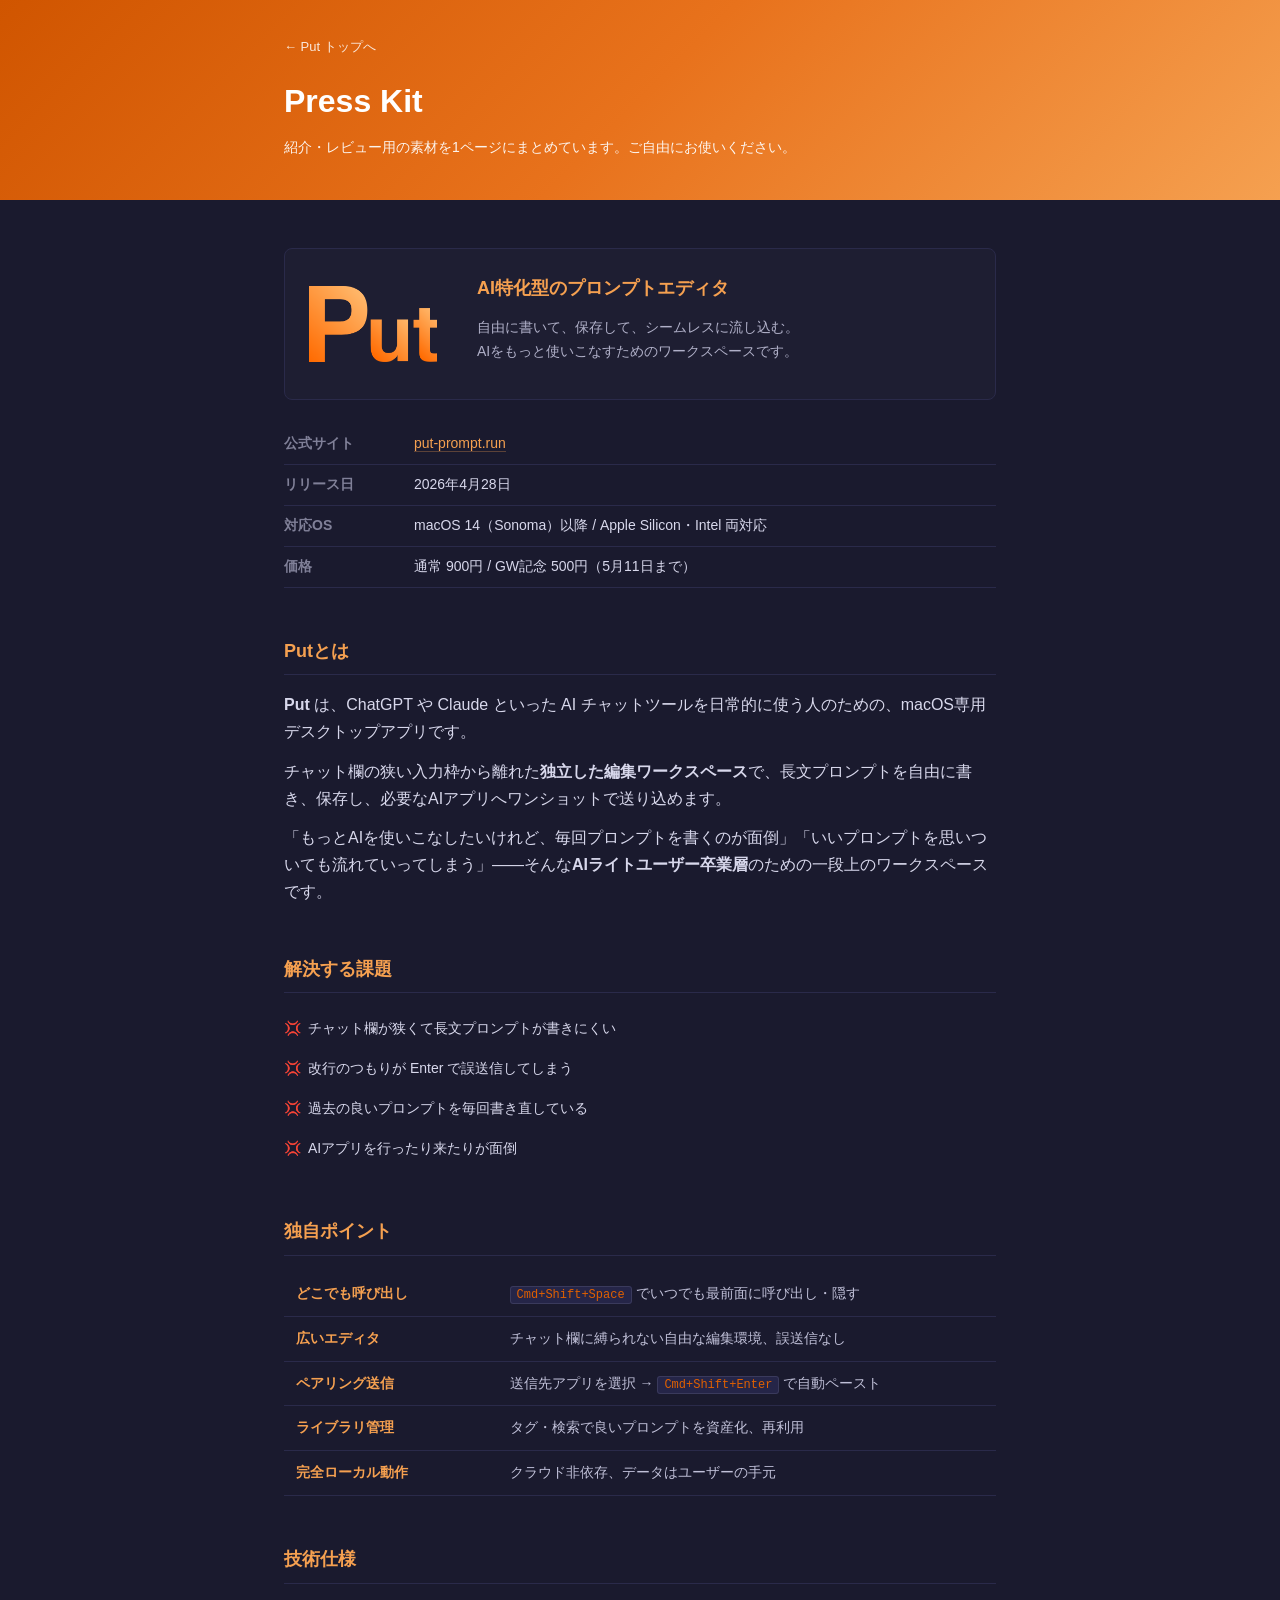
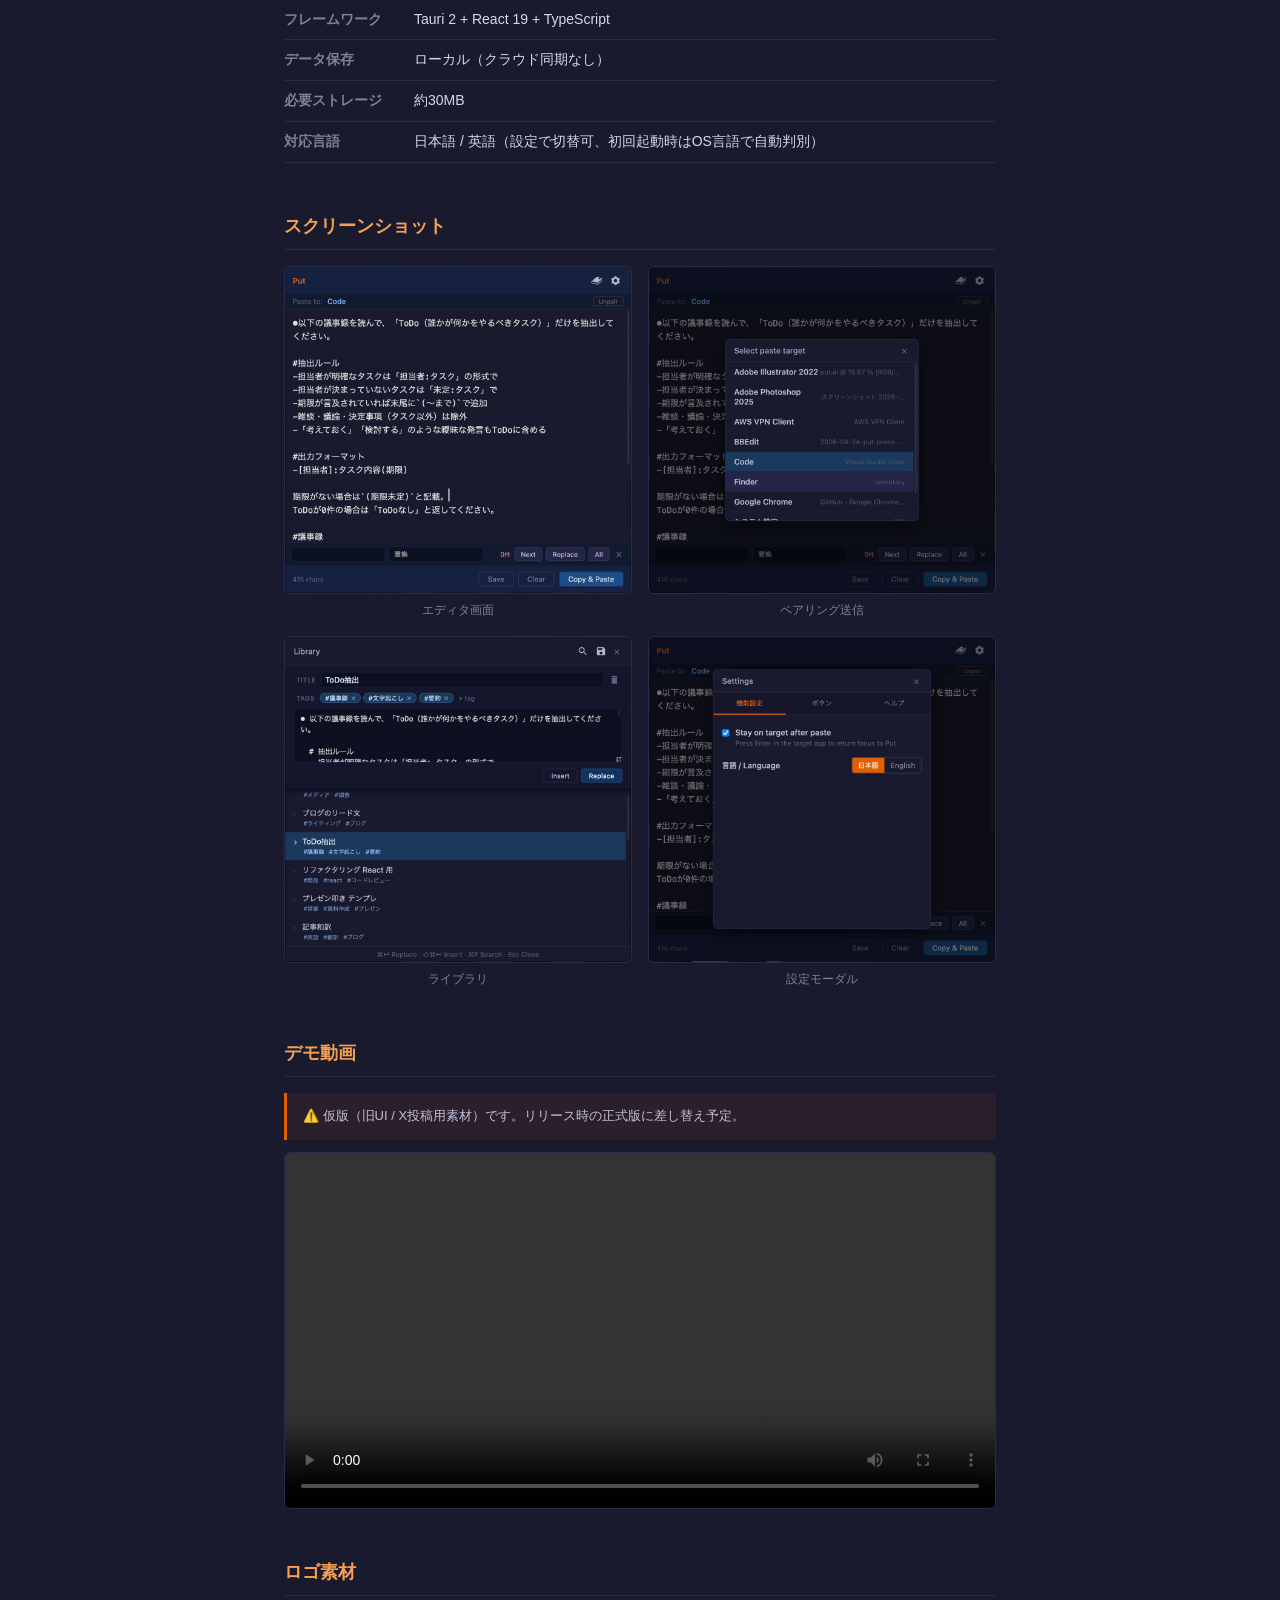
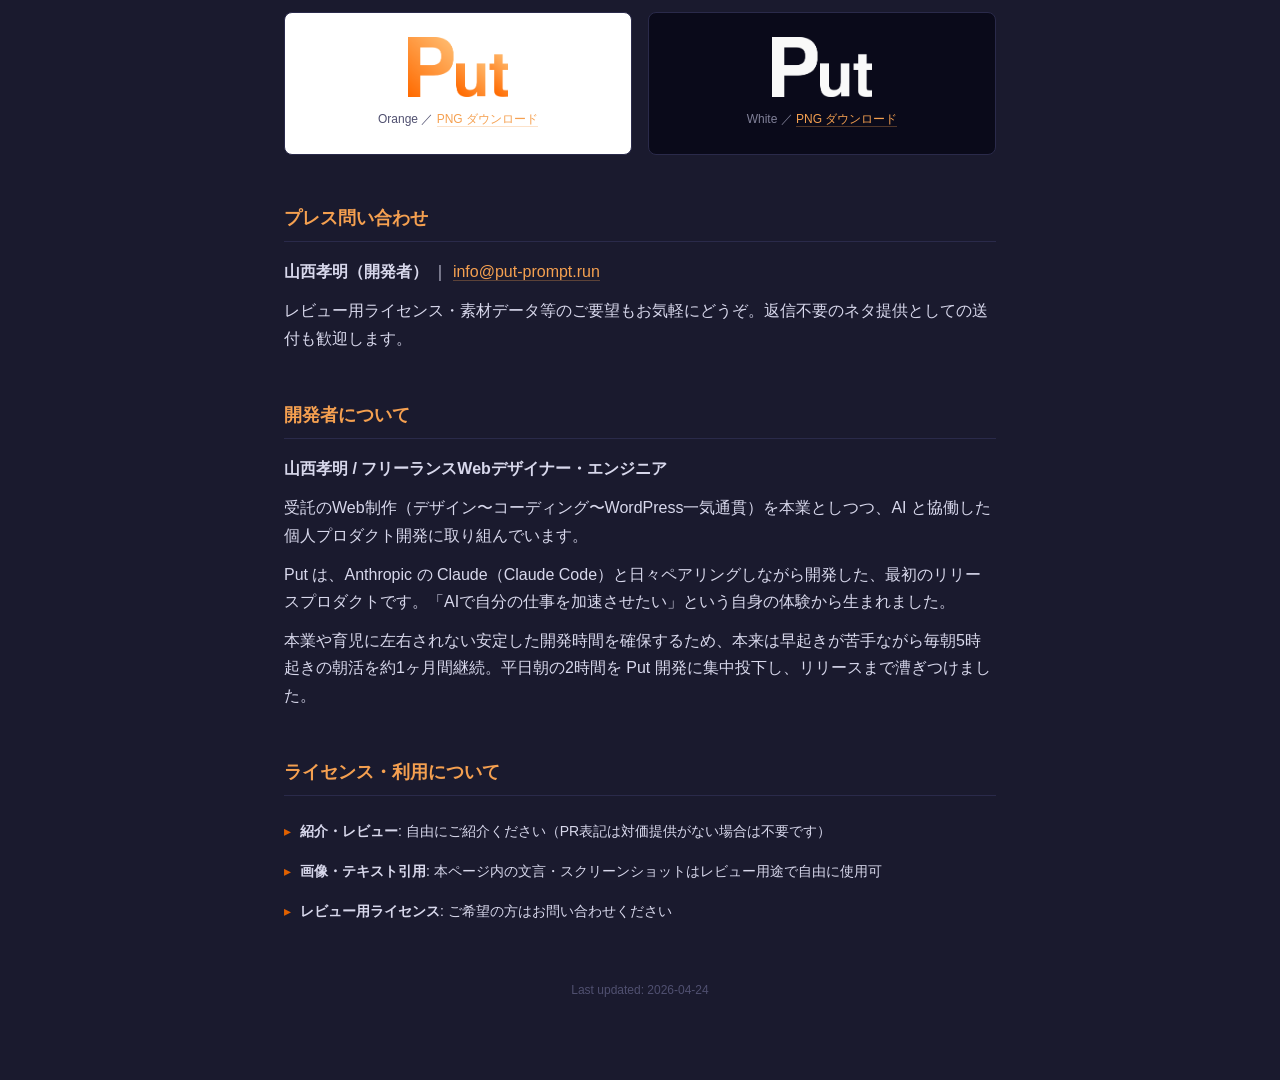
==== press.html @ 01466c35 "add /press.html with logo, screenshots, and demo video For B-layer outreach (info-broker contacts) a" ====
<!DOCTYPE html>
<html lang="ja">
<head>
  <meta charset="UTF-8">
  <meta name="viewport" content="width=device-width, initial-scale=1.0">
  <title>Press Kit | Put — AI特化型のプロンプトエディタ</title>
  <meta name="description" content="Putのプレスキット。プロダクト概要、独自ポイント、ロゴ・スクリーンショット、開発者プロフィールなど、紹介・レビュー用の素材を1ページにまとめています。">
  <meta property="og:title" content="Press Kit | Put — AI特化型のプロンプトエディタ">
  <meta property="og:description" content="Putのプレスキット。紹介・レビュー用の素材を1ページに。">
  <meta property="og:type" content="website">
  <meta property="og:url" content="https://put-prompt.run/press.html">
  <meta property="og:image" content="https://put-prompt.run/ogp.png">
  <meta property="og:site_name" content="Put">
  <link rel="canonical" href="https://put-prompt.run/press.html">
  <link rel="stylesheet" href="style.css">
  <link rel="stylesheet" href="press.css">
  <!-- Google Analytics -->
  <script async src="https://www.googletagmanager.com/gtag/js?id=G-QVWM6N0KS3"></script>
  <script>
    window.dataLayer = window.dataLayer || [];
    function gtag(){dataLayer.push(arguments);}
    gtag('js', new Date());
    gtag('config', 'G-QVWM6N0KS3');
  </script>
</head>
<body class="press-body">

  <header class="press-header">
    <div class="press-container">
      <a href="/" class="press-back">← Put トップへ</a>
      <h1 class="press-title">Press Kit</h1>
      <p class="press-tagline">紹介・レビュー用の素材を1ページにまとめています。ご自由にお使いください。</p>
    </div>
  </header>

  <main class="press-main press-container">

    <!-- ===== Product Overview ===== -->
    <section class="press-section">
      <div class="press-product-head">
        <img src="press-assets/logo-org.png" alt="Put logo" class="press-logo">
        <div class="press-product-text">
          <p class="press-product-core">AI特化型のプロンプトエディタ</p>
          <p class="press-product-sub">自由に書いて、保存して、シームレスに流し込む。<br>AIをもっと使いこなすためのワークスペースです。</p>
        </div>
      </div>

      <ul class="press-meta-list">
        <li><span class="press-meta-label">公式サイト</span><a href="https://put-prompt.run">put-prompt.run</a></li>
        <li><span class="press-meta-label">リリース日</span>2026年4月28日</li>
        <li><span class="press-meta-label">対応OS</span>macOS 14（Sonoma）以降 / Apple Silicon・Intel 両対応</li>
        <li><span class="press-meta-label">価格</span>通常 900円 / GW記念 500円（5月11日まで）</li>
      </ul>
    </section>

    <!-- ===== About ===== -->
    <section class="press-section">
      <h3 class="press-h3">Putとは</h3>
      <p>
        <strong>Put</strong> は、ChatGPT や Claude といった AI チャットツールを日常的に使う人のための、macOS専用デスクトップアプリです。
      </p>
      <p>
        チャット欄の狭い入力枠から離れた<strong>独立した編集ワークスペース</strong>で、長文プロンプトを自由に書き、保存し、必要なAIアプリへワンショットで送り込めます。
      </p>
      <p>
        「もっとAIを使いこなしたいけれど、毎回プロンプトを書くのが面倒」「いいプロンプトを思いついても流れていってしまう」――そんな<strong>AIライトユーザー卒業層</strong>のための一段上のワークスペースです。
      </p>
    </section>

    <!-- ===== Pain Points ===== -->
    <section class="press-section">
      <h3 class="press-h3">解決する課題</h3>
      <ul class="press-pain-list">
        <li>チャット欄が狭くて長文プロンプトが書きにくい</li>
        <li>改行のつもりが Enter で誤送信してしまう</li>
        <li>過去の良いプロンプトを毎回書き直している</li>
        <li>AIアプリを行ったり来たりが面倒</li>
      </ul>
    </section>

    <!-- ===== Features ===== -->
    <section class="press-section">
      <h3 class="press-h3">独自ポイント</h3>
      <table class="press-feature-table">
        <tbody>
          <tr>
            <th>どこでも呼び出し</th>
            <td><code>Cmd+Shift+Space</code> でいつでも最前面に呼び出し・隠す</td>
          </tr>
          <tr>
            <th>広いエディタ</th>
            <td>チャット欄に縛られない自由な編集環境、誤送信なし</td>
          </tr>
          <tr>
            <th>ペアリング送信</th>
            <td>送信先アプリを選択 → <code>Cmd+Shift+Enter</code> で自動ペースト</td>
          </tr>
          <tr>
            <th>ライブラリ管理</th>
            <td>タグ・検索で良いプロンプトを資産化、再利用</td>
          </tr>
          <tr>
            <th>完全ローカル動作</th>
            <td>クラウド非依存、データはユーザーの手元</td>
          </tr>
        </tbody>
      </table>
    </section>

    <!-- ===== Specs ===== -->
    <section class="press-section">
      <h3 class="press-h3">技術仕様</h3>
      <ul class="press-spec-list">
        <li><span class="press-meta-label">フレームワーク</span>Tauri 2 + React 19 + TypeScript</li>
        <li><span class="press-meta-label">データ保存</span>ローカル（クラウド同期なし）</li>
        <li><span class="press-meta-label">必要ストレージ</span>約30MB</li>
        <li><span class="press-meta-label">対応言語</span>日本語 / 英語（設定で切替可、初回起動時はOS言語で自動判別）</li>
      </ul>
    </section>

    <!-- ===== Visuals ===== -->
    <section class="press-section">
      <h3 class="press-h3">スクリーンショット</h3>
      <div class="press-visual-grid">
        <figure class="press-visual">
          <button type="button" class="press-visual-trigger" data-src="press-assets/media-edit.jpg" data-caption="エディタ画面">
            <img src="press-assets/media-edit.jpg" alt="エディタ画面 — プロンプト編集中、ペアリング先アプリにワンショット送信">
          </button>
          <figcaption>エディタ画面</figcaption>
        </figure>
        <figure class="press-visual">
          <button type="button" class="press-visual-trigger" data-src="press-assets/media-pair.jpg" data-caption="ペアリング送信">
            <img src="press-assets/media-pair.jpg" alt="ペアリング送信 — 起動中アプリから送信先を選択">
          </button>
          <figcaption>ペアリング送信</figcaption>
        </figure>
        <figure class="press-visual">
          <button type="button" class="press-visual-trigger" data-src="press-assets/media-lib.jpg" data-caption="ライブラリ">
            <img src="press-assets/media-lib.jpg" alt="ライブラリ — タグ・検索でプロンプトを資産化">
          </button>
          <figcaption>ライブラリ</figcaption>
        </figure>
        <figure class="press-visual">
          <button type="button" class="press-visual-trigger" data-src="press-assets/media-set.jpg" data-caption="設定モーダル">
            <img src="press-assets/media-set.jpg" alt="設定モーダル — 機能設定タブ、日英切替">
          </button>
          <figcaption>設定モーダル</figcaption>
        </figure>
      </div>
    </section>

    <!-- ===== Demo Video ===== -->
    <section class="press-section">
      <h3 class="press-h3">デモ動画</h3>
      <p class="press-note">⚠️ 仮版（旧UI / X投稿用素材）です。リリース時の正式版に差し替え予定。</p>
      <div class="press-video-wrap">
        <video controls preload="metadata" playsinline>
          <source src="press-assets/demo.mp4" type="video/mp4">
          お使いのブラウザは動画再生に対応していません。<a href="press-assets/demo.mp4">ダウンロード</a>してご覧ください。
        </video>
      </div>
    </section>

    <!-- ===== Logo Assets ===== -->
    <section class="press-section">
      <h3 class="press-h3">ロゴ素材</h3>
      <div class="press-logo-grid">
        <div class="press-logo-item press-logo-item-light">
          <img src="press-assets/logo-org.png" alt="Put logo (orange)">
          <p>Orange ／ <a href="press-assets/logo-org.png" download>PNG ダウンロード</a></p>
        </div>
        <div class="press-logo-item press-logo-item-dark">
          <img src="press-assets/logo-wht.png" alt="Put logo (white)">
          <p>White ／ <a href="press-assets/logo-wht.png" download>PNG ダウンロード</a></p>
        </div>
      </div>
    </section>

    <!-- ===== Contact ===== -->
    <section class="press-section">
      <h3 class="press-h3">プレス問い合わせ</h3>
      <p>
        <strong>山西孝明（開発者）</strong> ｜ <a href="mailto:info@put-prompt.run">info@put-prompt.run</a>
      </p>
      <p>レビュー用ライセンス・素材データ等のご要望もお気軽にどうぞ。返信不要のネタ提供としての送付も歓迎します。</p>
    </section>

    <!-- ===== Developer ===== -->
    <section class="press-section">
      <h3 class="press-h3">開発者について</h3>
      <p>
        <strong>山西孝明 / フリーランスWebデザイナー・エンジニア</strong>
      </p>
      <p>
        受託のWeb制作（デザイン〜コーディング〜WordPress一気通貫）を本業としつつ、AI と協働した個人プロダクト開発に取り組んでいます。
      </p>
      <p>
        Put は、Anthropic の Claude（Claude Code）と日々ペアリングしながら開発した、最初のリリースプロダクトです。「AIで自分の仕事を加速させたい」という自身の体験から生まれました。
      </p>
      <p>
        本業や育児に左右されない安定した開発時間を確保するため、本来は早起きが苦手ながら毎朝5時起きの朝活を約1ヶ月間継続。平日朝の2時間を Put 開発に集中投下し、リリースまで漕ぎつけました。
      </p>
    </section>

    <!-- ===== License ===== -->
    <section class="press-section">
      <h3 class="press-h3">ライセンス・利用について</h3>
      <ul class="press-license-list">
        <li><strong>紹介・レビュー</strong>: 自由にご紹介ください（PR表記は対価提供がない場合は不要です）</li>
        <li><strong>画像・テキスト引用</strong>: 本ページ内の文言・スクリーンショットはレビュー用途で自由に使用可</li>
        <li><strong>レビュー用ライセンス</strong>: ご希望の方はお問い合わせください</li>
      </ul>
    </section>

    <p class="press-updated">Last updated: 2026-04-24</p>

  </main>

  <!-- ===== Lightbox ===== -->
  <div class="press-lightbox" id="pressLightbox" hidden>
    <button type="button" class="press-lightbox-close" aria-label="閉じる">×</button>
    <figure class="press-lightbox-figure" onclick="event.stopPropagation();">
      <img src="" alt="" id="pressLightboxImg">
      <figcaption id="pressLightboxCaption"></figcaption>
    </figure>
  </div>

  <script src="press.js"></script>
</body>
</html>
---- style.css ----
/* ========================
   Base
   ======================== */
* {
  margin: 0;
  padding: 0;
  box-sizing: border-box;
}

:root {
  --orange: #E06000;
  --orange-light: #F5A050;
  --orange-bg: #E8721C;
  --bg-dark: #2a2a3e;
  --bg-darker: #1a1a2e;
  --bg-light: #FFF5EE;
  --text-white: #ffffff;
  --text-dark: #333;
  --text-dim: #808098;
  --text-dimmer: #505070;
  --border: #2a2a4a;
}

html {
  scroll-behavior: smooth;
}

body {
  font-family: -apple-system, BlinkMacSystemFont, "Segoe UI", Roboto, "Noto Sans JP", sans-serif;
  line-height: 1.7;
  overflow-x: hidden;
}

/* ========================
   Hero Section
   ======================== */
.hero {
  background: linear-gradient(135deg, #D05500 0%, var(--orange-bg) 50%, #F5C8A0 90%, #FFF5EE 100%);
  color: var(--text-white);
  padding: 32px 48px 80px;
  min-height: 100vh;
}

.hero-inner {
  max-width: 1100px;
  margin: 0 auto;
}

/* Header bar */
.header-bar {
  display: flex;
  justify-content: space-between;
  align-items: center;
  margin-bottom: 48px;
}

.share-buttons {
  display: flex;
  gap: 8px;
}

.share-btn {
  display: flex;
  align-items: center;
  justify-content: center;
  width: 36px;
  height: 36px;
  border-radius: 50%;
  background: rgba(255, 255, 255, 0.2);
  color: var(--text-white);
  text-decoration: none;
  transition: background 0.15s;
}

.share-btn:hover {
  background: rgba(255, 255, 255, 0.35);
}

/* Logo */
.logo-area {}

.logo-p {
  font-size: 28px;
  font-weight: 800;
  color: var(--text-white);
}

.logo-ut {
  font-size: 22px;
  font-weight: 600;
  color: var(--text-white);
}

.logo-cursor {
  display: inline-block;
  width: 12px;
  height: 20px;
  background: var(--text-white);
  margin-left: 2px;
  vertical-align: baseline;
  position: relative;
  top: 2px;
}

/* Copy */
.copy-en {
  font-family: -apple-system, BlinkMacSystemFont, "Segoe UI", Roboto, sans-serif;
  font-size: 64px;
  font-weight: 800;
  line-height: 1.2;
  margin-bottom: 16px;
  letter-spacing: -0.02em;
}

.copy-you {
  color: #000;
}

.copy-me {
  color: #4A9EFF;
}

.copy-ja {
  font-size: 24px;
  color: rgba(255, 255, 255, 0.85);
  line-height: 1.8;
  margin-bottom: 48px;
}

/* Demo area */
.demo-area {
  display: flex;
  align-items: flex-start;
  gap: 20px;
}

/* Callout (PC) */
.demo-callout-pc {
  position: relative;
  background: var(--text-white);
  color: var(--text-dark);
  border-radius: 10px;
  padding: 16px 18px;
  max-width: 200px;
  font-size: 13px;
  line-height: 1.6;
  flex-shrink: 0;
  box-shadow: 0 4px 16px rgba(0, 0, 0, 0.1);
}

.demo-callout-arrow {
  position: absolute;
  top: 20px;
  right: -8px;
  width: 0;
  height: 0;
  border-top: 8px solid transparent;
  border-bottom: 8px solid transparent;
  border-left: 8px solid var(--text-white);
}

/* Callout (SP) */
.demo-callout-sp {
  display: none;
}

.demo-callout-arrow-down {
  width: 0;
  height: 0;
  border-left: 8px solid transparent;
  border-right: 8px solid transparent;
  border-top: 8px solid var(--text-white);
  margin: 0 auto;
}

.demo-callout-title {
  font-weight: 700;
  font-size: 14px;
  margin-bottom: 6px;
  text-align: center;
}

.demo-callout-text {
  color: #666;
  font-size: 12px;
  line-height: 1.7;
}

.demo-callout-text strong {
  color: var(--orange);
}

/* Demo disclaimer & SP notice */
.demo-disclaimer {
  font-size: 11px;
  color: rgba(255, 255, 255, 0.5);
  margin-top: 16px;
  text-align: center;
}

.demo-sp-notice {
  display: none;
  font-size: 11px;
  color: rgba(255, 255, 255, 0.5);
  margin-top: 8px;
  text-align: center;
}

/* Tooltips — white bubble style */
.pair-tooltip,
.saved-tabs-tooltip {
  display: none;
  position: absolute;
  background: var(--text-white);
  border-radius: 8px;
  padding: 8px 12px;
  z-index: 50;
  box-shadow: 0 4px 16px rgba(0, 0, 0, 0.15);
  font-size: 11px;
  color: #555;
  white-space: nowrap;
}

.pair-tooltip .tooltip-arrow,
.saved-tabs-tooltip .tooltip-arrow {
  position: absolute;
  top: -6px;
  left: 16px;
  width: 0;
  height: 0;
  border-left: 6px solid transparent;
  border-right: 6px solid transparent;
  border-bottom: 6px solid var(--text-white);
}

.saved-tabs-tooltip .tooltip-arrow {
  left: auto;
  right: 16px;
}

.tooltip-note {
  font-size: 9px;
  color: #999;
  margin-top: 4px;
}

/* Ripple hint for paired bar */
.demo-put-pair {
  display: flex;
  align-items: center;
  gap: 8px;
  padding: 4px 14px;
  background: #121a30;
  border-bottom: 1px solid #1e2a48;
  font-size: 12px;
  position: relative;
  cursor: pointer;
}

.pair-name {
  color: #7eb8ff;
  font-weight: 500;
  position: relative;
}

.pair-name::after {
  content: '';
  position: absolute;
  top: 50%;
  left: 50%;
  width: 6px;
  height: 6px;
  background: rgba(126, 184, 255, 0.6);
  border-radius: 50%;
  transform: translate(-50%, -50%);
  animation: ripple 2s ease-out infinite;
  pointer-events: none;
}

@keyframes ripple {
  0% { width: 6px; height: 6px; opacity: 0.6; }
  100% { width: 40px; height: 40px; opacity: 0; }
}

.demo-put-pair:hover .pair-tooltip {
  display: block;
  top: calc(100% + 4px);
  left: 10px;
}

.demo-put-pair:hover .pair-name::after {
  display: none;
}

/* Saved tabs area with ripple */
.saved-tabs-area {
  position: relative;
  margin-left: auto;
}

.saved-tabs-area::after {
  content: '';
  position: absolute;
  top: 50%;
  right: 0;
  width: 6px;
  height: 6px;
  background: rgba(245, 160, 80, 0.6);
  border-radius: 50%;
  transform: translate(50%, -50%);
  animation: rippleOrange 2s ease-out infinite 0.5s;
  pointer-events: none;
}

@keyframes rippleOrange {
  0% { width: 6px; height: 6px; opacity: 0.6; }
  100% { width: 36px; height: 36px; opacity: 0; }
}

.saved-tabs-area:hover .saved-tabs-tooltip {
  display: block;
  top: calc(100% + 6px);
  right: 0;
}

.saved-tabs-area:hover::after {
  display: none;
}

/* Demo windows */
.demo-window {
  flex: 1;
  border-radius: 12px;
  overflow: visible;
  display: flex;
  flex-direction: column;
  min-height: 320px;
  max-height: 380px;
  box-shadow: 0 8px 32px rgba(0, 0, 0, 0.3);
}

.demo-ai-body {
  overflow: hidden;
}

.demo-titlebar {
  display: flex;
  align-items: center;
  gap: 10px;
  padding: 10px 14px;
  background: #252540;
}

.demo-titlebar-put {
  background: #16213e;
}

.demo-dots {
  display: flex;
  gap: 6px;
}

.dot {
  width: 10px;
  height: 10px;
  border-radius: 50%;
}

.dot-r { background: #ff5f57; }
.dot-y { background: #ffbd2e; }
.dot-g { background: #28ca41; }

.demo-title {
  font-size: 12px;
  color: var(--text-dim);
  font-weight: 500;
}

.demo-title-put {
  color: var(--orange-light);
}

/* AI window */
.demo-ai {
  background: #1e1e2f;
}

.demo-ai-body {
  flex: 1;
  display: flex;
  flex-direction: column;
}

.demo-chat {
  flex: 1;
  padding: 16px;
  overflow-y: auto;
  display: flex;
  flex-direction: column;
  gap: 12px;
  max-height: 260px;
}

.chat-msg {
  max-width: 85%;
  padding: 10px 14px;
  border-radius: 12px;
  font-size: 13px;
  line-height: 1.6;
}

.chat-ai {
  background: #2a2a48;
  color: #e0e0e0;
  align-self: flex-start;
  border-bottom-left-radius: 4px;
}

.chat-user {
  background: #0f3460;
  color: #d0e0ff;
  align-self: flex-end;
  border-bottom-right-radius: 4px;
}

.demo-ai-input-area {
  display: flex;
  align-items: center;
  gap: 8px;
  padding: 10px 12px;
  border-top: 1px solid var(--border);
  background: #16162a;
}

.demo-ai-input {
  flex: 1;
  min-height: 20px;
  padding: 6px 10px;
  background: #1e1e38;
  border: 1px solid var(--border);
  border-radius: 6px;
  color: #e0e0e0;
  font-size: 13px;
  outline: none;
}

.demo-ai-send {
  background: none;
  border: none;
  color: var(--text-dimmer);
  cursor: default;
  padding: 4px;
}

.demo-ai-send:disabled {
  opacity: 0.3;
}

/* put window */
.demo-put {
  background: var(--bg-darker);
  overflow: visible;
}

.demo-put .demo-titlebar-put {
  border-radius: 12px 12px 0 0;
}

.demo-put .demo-toolbar {
  border-radius: 0 0 12px 12px;
}

.pair-label {
  color: var(--text-dimmer);
}

.pair-name {
  color: #7eb8ff;
  font-weight: 500;
}

.demo-editor {
  flex: 1;
  padding: 14px;
  background: transparent;
  border: none;
  outline: none;
  resize: none;
  color: #e0e0e0;
  font-family: "SF Mono", "Fira Code", "Cascadia Code", monospace;
  font-size: 14px;
  line-height: 1.6;
}

.demo-editor::placeholder {
  color: var(--text-dimmer);
}

.demo-toolbar {
  display: flex;
  justify-content: space-between;
  align-items: center;
  padding: 8px 14px;
  background: #16213e;
}

.demo-charcount {
  font-size: 11px;
  color: var(--text-dimmer);
}

.demo-buttons {
  display: flex;
  gap: 8px;
}

.demo-btn {
  padding: 5px 16px;
  border: 1px solid #333360;
  border-radius: 5px;
  font-size: 12px;
  cursor: pointer;
  transition: background 0.15s, opacity 0.15s;
}

.demo-btn:disabled {
  opacity: 0.3;
  cursor: default;
}

.demo-btn-copy {
  background: transparent;
  color: var(--text-dim);
}

.demo-btn-copy:hover:not(:disabled) {
  background: #2a2a4a;
  color: #e0e0e0;
}

.demo-btn-paste {
  background: #0f3460;
  color: #e0e0e0;
}

.demo-btn-paste:hover:not(:disabled) {
  background: #1a4f8a;
}

/* Saved prompt tabs (inside titlebar) */
.saved-tabs {
  display: flex;
  gap: 4px;
  margin-left: auto;
}

.saved-tab {
  position: relative;
  cursor: pointer;
}

.saved-tab-label {
  display: block;
  font-size: 14px;
  padding: 2px 6px;
  border-radius: 4px;
  transition: background 0.15s;
  line-height: 1;
}

.saved-tab:hover .saved-tab-label {
  background: rgba(255, 255, 255, 0.1);
}

.saved-tab-expand {
  display: none;
  position: absolute;
  right: 0;
  bottom: calc(100% + 8px);
  background: var(--text-white);
  border-radius: 8px;
  padding: 12px 14px;
  width: 260px;
  z-index: 60;
  box-shadow: 0 4px 16px rgba(0, 0, 0, 0.15);
}

.saved-tab:hover .saved-tab-expand {
  display: block;
}

.saved-tab-preview {
  font-size: 12px;
  color: #555;
  line-height: 1.6;
  margin-bottom: 8px;
}

.saved-tab-hint {
  font-size: 10px;
  color: #999;
}

/* Fly animation */
@keyframes flyText {
  0% {
    opacity: 1;
    transform: translate(0, 0) scale(1);
  }
  50% {
    opacity: 0.7;
    transform: translate(-50%, -20px) scale(0.95);
  }
  100% {
    opacity: 0;
    transform: translate(-100%, 0) scale(0.9);
  }
}

.fly-text {
  position: fixed;
  pointer-events: none;
  font-family: "SF Mono", "Fira Code", monospace;
  font-size: 13px;
  color: var(--orange-light);
  background: rgba(224, 96, 0, 0.15);
  border: 1px solid var(--orange);
  border-radius: 6px;
  padding: 8px 14px;
  max-width: 200px;
  overflow: hidden;
  white-space: nowrap;
  text-overflow: ellipsis;
  animation: flyText 0.6s ease-in-out forwards;
  z-index: 1000;
}

/* ========================
   CTA (shared)
   ======================== */
.cta-inline {
  display: flex;
  align-items: center;
  justify-content: center;
  gap: 16px;
  margin-top: 32px;
  flex-wrap: wrap;
}

.cta-area {
  text-align: center;
  display: flex;
  flex-direction: column;
  align-items: center;
  gap: 16px;
}

.cta-btn {
  display: inline-flex;
  align-items: center;
  gap: 10px;
  padding: 14px 36px;
  background: linear-gradient(135deg, var(--orange), var(--orange-light));
  color: #fff;
  border: none;
  border-radius: 50px;
  font-size: 16px;
  font-weight: 600;
  cursor: pointer;
  transition: transform 0.15s, box-shadow 0.15s;
}

.cta-btn:hover {
  transform: translateY(-2px);
  box-shadow: 0 6px 24px rgba(224, 96, 0, 0.3);
}

.cta-btn:active {
  transform: translateY(0);
}

.cta-btn-white {
  background: var(--text-white);
  color: var(--orange);
}

.cta-btn-white:hover {
  box-shadow: 0 6px 24px rgba(0, 0, 0, 0.15);
}

.cta-icon {
  font-size: 20px;
}

.cta-count {
  background: rgba(255, 255, 255, 0.2);
  border-radius: 20px;
  padding: 2px 10px;
  font-size: 13px;
}

.cta-btn-white .cta-count {
  background: rgba(224, 96, 0, 0.15);
}

.cta-x {
  display: inline-flex;
  align-items: center;
  gap: 8px;
  color: rgba(255, 255, 255, 0.7);
  text-decoration: none;
  font-size: 14px;
  padding: 8px 20px;
  border: 1px solid rgba(255, 255, 255, 0.3);
  border-radius: 50px;
  transition: border-color 0.15s, color 0.15s;
}

.cta-x:hover {
  border-color: rgba(255, 255, 255, 0.6);
  color: var(--text-white);
}

.cta-x-white {
  color: var(--text-white);
  border-color: var(--text-white);
}

.cta-x-white:hover {
  background: rgba(255, 255, 255, 0.1);
}

.cta-note {
  font-size: 12px;
  color: rgba(255, 255, 255, 0.5);
}

/* ========================
   About Section
   ======================== */
.about-section {
  background: linear-gradient(180deg, #D05500 0%, #C04800 100%);
  color: #e0e0e0;
  padding: 80px 24px;
}

.about-section > * {
  max-width: 900px;
  margin-left: auto;
  margin-right: auto;
}

.about-title {
  font-size: 28px;
  font-weight: 700;
  text-align: center;
  margin-bottom: 16px;
  color: var(--text-white);
}

.about-desc {
  text-align: center;
  color: var(--text-white);
  font-size: 16px;
  margin-bottom: 40px;
}

.about-problems {
  display: flex;
  gap: 16px;
  margin-bottom: 40px;
  max-width: 900px;
}

.problem {
  flex: 1;
  text-align: center;
  padding: 24px 16px;
  background: rgba(255, 255, 255, 0.95);
  color: var(--text-dark);
  border: none;
  border-radius: 12px;
  box-shadow: 0 4px 16px rgba(0, 0, 0, 0.1);
}

.problem-icon {
  display: flex;
  justify-content: center;
  margin-bottom: 12px;
}

.problem p {
  font-size: 13px;
  color: #666;
  line-height: 1.7;
}

/* Answer divider */
.about-answer-area {
  display: flex;
  align-items: center;
  gap: 20px;
  margin-bottom: 48px;
  max-width: 900px;
}

.about-answer-line {
  flex: 1;
  height: 1px;
  background: rgba(255, 255, 255, 0.25);
}

.about-answer {
  text-align: center;
  font-size: 20px;
  color: var(--text-white);
  white-space: nowrap;
}

.about-answer strong {
  color: var(--orange-light);
  font-size: 24px;
}

.features {
  display: flex;
  gap: 20px;
  max-width: 900px;
}

.feature {
  flex: 1;
  text-align: center;
  padding: 28px 20px;
  background: rgba(255, 255, 255, 0.95);
  border: none;
  border-radius: 12px;
  box-shadow: 0 4px 16px rgba(0, 0, 0, 0.1);
}

.feature-icon {
  display: flex;
  justify-content: center;
  margin-bottom: 12px;
}

.feature h3 {
  font-size: 15px;
  font-weight: 600;
  color: var(--text-dark);
  margin-bottom: 8px;
}

.feature p {
  font-size: 13px;
  color: #666;
  line-height: 1.7;
}

/* ========================
   Release Section
   ======================== */
.release-section {
  background: var(--bg-darker);
  padding: 80px 24px;
}

.release-title {
  font-size: 28px;
  font-weight: 700;
  text-align: center;
  margin-bottom: 40px;
  color: var(--text-white);
}

.release-cards {
  display: flex;
  gap: 20px;
  max-width: 800px;
  margin: 0 auto;
}

.release-card {
  flex: 1;
  text-align: center;
  padding: 28px 20px;
  background: #222240;
  border: 1px solid #333355;
  border-radius: 12px;
}

.release-card-icon {
  display: flex;
  justify-content: center;
  margin-bottom: 12px;
}

.release-card-label {
  font-size: 12px;
  color: var(--text-dim);
  margin-bottom: 8px;
}

.release-card-value {
  font-size: 16px;
  font-weight: 600;
  color: var(--text-white);
  line-height: 1.6;
}

.release-card-sub {
  font-size: 12px;
  color: var(--text-dim);
  font-weight: 400;
}

/* ========================
   CTA Bottom Section
   ======================== */
.cta-section {
  background: linear-gradient(180deg, var(--bg-darker) 0%, #12122a 100%);
  padding: 80px 24px;
}

/* ========================
   Footer
   ======================== */
.footer {
  background: #12122a;
  padding: 40px 24px;
  text-align: center;
  font-size: 12px;
  color: var(--text-dimmer);
}

/* ========================
   Responsive
   ======================== */
@media screen and (max-width: 768px) {
  .hero {
    padding: 24px 20px 60px;
  }

  .copy-en {
    font-size: 36px;
  }

  .copy-ja {
    font-size: 16px;
  }

  .demo-area {
    flex-direction: column;
    align-items: stretch;
  }

  /* SP callout */
  .demo-callout-pc {
    display: none;
  }

  .demo-callout-sp {
    display: block;
    background: var(--text-white);
    color: var(--text-dark);
    border-radius: 8px;
    padding: 8px 16px 4px;
    box-shadow: 0 4px 16px rgba(0, 0, 0, 0.1);
    width: fit-content;
    margin: 0 auto;
  }

  .demo-callout-sp .demo-callout-title {
    margin-bottom: 2px;
    font-size: 13px;
  }

  /* SP: AI window compact */
  .demo-titlebar-ai-pc {
    display: none;
  }

  .demo-ai {
    min-height: 120px !important;
    max-height: 200px;
  }

  .demo-chat {
    max-height: 120px;
  }

  .demo-chat {
    padding: 8px;
  }

  .chat-msg {
    font-size: 12px;
    padding: 6px 10px;
  }

  /* SP: put window full width, no Copy button */
  .demo-put {
    width: 100%;
  }

  .demo-copy-pc {
    display: none;
  }

  .demo-window {
    min-height: 180px;
    max-height: none;
  }

  /* SP notice */
  .demo-sp-notice {
    display: block;
  }

  /* Hide ripple on SP */
  .pair-name::after,
  .saved-tabs-area::after {
    display: none;
  }

  .about-problems,
  .features {
    flex-direction: column;
  }

  .about-problems {
    gap: 12px;
  }

  .about-answer-area {
    gap: 12px;
  }

  .about-answer {
    font-size: 16px;
  }

  .about-answer strong {
    font-size: 20px;
  }

  .release-cards {
    flex-direction: column;
  }

  .saved-tab-expand {
    position: fixed;
    left: 20px;
    right: 20px;
    width: auto;
  }
}
---- press.css ----
/* ========================
   Press Kit Page
   ======================== */

.press-body {
  background: var(--bg-darker);
  color: #d8d8ec;
  min-height: 100vh;
  font-family: -apple-system, BlinkMacSystemFont, "Segoe UI", Roboto, "Noto Sans JP", sans-serif;
  line-height: 1.7;
}

.press-container {
  max-width: 760px;
  margin: 0 auto;
  padding: 0 24px;
}

.press-header {
  background: linear-gradient(135deg, #D05500 0%, var(--orange-bg) 50%, #F5A050 100%);
  color: var(--text-white);
  padding: 32px 0 40px;
  margin-bottom: 48px;
}

.press-back {
  display: inline-block;
  color: rgba(255, 255, 255, 0.85);
  text-decoration: none;
  font-size: 13px;
  margin-bottom: 16px;
  transition: color 0.1s;
}

.press-back:hover {
  color: #ffffff;
}

.press-title {
  font-size: 32px;
  font-weight: 700;
  margin-bottom: 8px;
}

.press-tagline {
  font-size: 14px;
  opacity: 0.92;
}

.press-main {
  padding-bottom: 80px;
}

.press-section {
  margin-bottom: 48px;
}

.press-h3 {
  font-size: 18px;
  font-weight: 700;
  color: var(--orange-light);
  border-bottom: 1px solid var(--border);
  padding-bottom: 8px;
  margin-bottom: 16px;
}

.press-section p {
  margin-bottom: 12px;
}

.press-section a {
  color: var(--orange-light);
  text-decoration: none;
  border-bottom: 1px solid rgba(245, 160, 80, 0.3);
}

.press-section a:hover {
  color: var(--orange);
  border-bottom-color: var(--orange);
}

/* Product head */
.press-product-head {
  display: flex;
  gap: 40px;
  align-items: center;
  background: rgba(255, 255, 255, 0.02);
  border: 1px solid var(--border);
  border-radius: 8px;
  padding: 24px;
  padding-right: 40px;
  margin-bottom: 24px;
}

.press-logo {
  width: 128px;
  height: auto;
  flex-shrink: 0;
  display: block;
}

.press-product-text {
  flex: 1;
}

.press-product-core {
  font-size: 18px;
  color: var(--orange-light);
  margin-bottom: 12px;
  font-weight: 700;
}

.press-product-sub {
  font-size: 14px;
  color: #b0b0c8;
  margin-bottom: 0;
}

/* Meta list (key-value) */
.press-meta-list,
.press-spec-list {
  list-style: none;
  padding: 0;
}

.press-meta-list li,
.press-spec-list li {
  padding: 8px 0;
  border-bottom: 1px solid var(--border);
  font-size: 14px;
}

.press-meta-label {
  display: inline-block;
  width: 130px;
  color: var(--text-dim);
  font-weight: 600;
}

/* Pain points */
.press-pain-list {
  list-style: none;
  padding: 0;
}

.press-pain-list li {
  padding: 8px 0 8px 24px;
  position: relative;
  font-size: 14px;
}

.press-pain-list li::before {
  content: "💢";
  position: absolute;
  left: 0;
  top: 8px;
}

/* Feature table */
.press-feature-table {
  width: 100%;
  border-collapse: collapse;
  font-size: 14px;
}

.press-feature-table th {
  text-align: left;
  padding: 10px 12px;
  color: var(--orange-light);
  font-weight: 600;
  width: 30%;
  vertical-align: top;
  border-bottom: 1px solid var(--border);
}

.press-feature-table td {
  padding: 10px 12px;
  color: #c0c0d8;
  border-bottom: 1px solid var(--border);
}

.press-feature-table code {
  background: #252548;
  border: 1px solid #3a3a5c;
  border-radius: 3px;
  padding: 1px 6px;
  font-family: -apple-system, BlinkMacSystemFont, monospace;
  font-size: 12px;
  color: var(--orange);
}

/* Visuals */
.press-note {
  background: rgba(224, 96, 0, 0.08);
  border-left: 3px solid var(--orange);
  padding: 12px 16px;
  font-size: 13px;
  color: #c0c0d8;
  border-radius: 0 4px 4px 0;
  margin-bottom: 20px;
}

.press-visual-grid {
  display: grid;
  grid-template-columns: repeat(2, 1fr);
  gap: 16px;
}

.press-visual {
  margin: 0;
}

.press-visual-trigger {
  display: block;
  width: 100%;
  padding: 0;
  background: none;
  border: none;
  cursor: zoom-in;
  font: inherit;
  color: inherit;
}

.press-visual img {
  width: 100%;
  height: auto;
  display: block;
  border-radius: 6px;
  border: 1px solid var(--border);
  background: #0a0a1a;
  transition: transform 0.15s, border-color 0.15s;
}

.press-visual-trigger:hover img {
  border-color: var(--orange);
  transform: translateY(-1px);
}

.press-visual figcaption {
  text-align: center;
  font-size: 12px;
  color: var(--text-dim);
  margin-top: 6px;
}

.press-video-wrap {
  background: #0a0a1a;
  border: 1px solid var(--border);
  border-radius: 6px;
  overflow: hidden;
}

.press-video-wrap video {
  display: block;
  width: 100%;
  height: auto;
  max-height: 70vh;
  background: #000;
}

.press-logo-grid {
  display: grid;
  grid-template-columns: repeat(2, 1fr);
  gap: 16px;
}

.press-logo-item {
  border-radius: 8px;
  padding: 24px;
  border: 1px solid var(--border);
  text-align: center;
}

.press-logo-item img {
  max-width: 100%;
  height: 60px;
  object-fit: contain;
  display: block;
  margin: 0 auto 12px;
}

.press-logo-item p {
  font-size: 12px;
  color: var(--text-dim);
  margin: 0;
}

.press-logo-item-light {
  background: #ffffff;
}

.press-logo-item-light p {
  color: #505070;
}

.press-logo-item-dark {
  background: #0a0a1a;
}

/* License list */
.press-license-list {
  list-style: none;
  padding: 0;
}

.press-license-list li {
  padding: 8px 0 8px 16px;
  position: relative;
  font-size: 14px;
}

.press-license-list li::before {
  content: "▸";
  position: absolute;
  left: 0;
  color: var(--orange);
}

.press-updated {
  text-align: center;
  color: var(--text-dimmer);
  font-size: 12px;
  margin-top: 32px;
}

/* ========================
   Lightbox
   ======================== */
.press-lightbox {
  position: fixed;
  inset: 0;
  background: rgba(0, 0, 0, 0.88);
  display: flex;
  align-items: center;
  justify-content: center;
  z-index: 1000;
  padding: 40px;
  cursor: zoom-out;
  animation: pressLightboxFade 0.15s ease-out;
}

.press-lightbox[hidden] {
  display: none;
}

@keyframes pressLightboxFade {
  from { opacity: 0; }
  to   { opacity: 1; }
}

.press-lightbox-figure {
  margin: 0;
  max-width: 100%;
  max-height: 100%;
  display: flex;
  flex-direction: column;
  align-items: center;
  cursor: default;
}

.press-lightbox-figure img {
  max-width: 100%;
  max-height: calc(100vh - 120px);
  object-fit: contain;
  border-radius: 6px;
  box-shadow: 0 20px 60px rgba(0, 0, 0, 0.6);
}

.press-lightbox-figure figcaption {
  color: #d8d8ec;
  font-size: 14px;
  margin-top: 12px;
  text-align: center;
}

.press-lightbox-close {
  position: absolute;
  top: 16px;
  right: 20px;
  background: none;
  border: none;
  color: #ffffff;
  font-size: 32px;
  line-height: 1;
  cursor: pointer;
  padding: 4px 12px;
  border-radius: 4px;
  transition: background 0.1s;
}

.press-lightbox-close:hover {
  background: rgba(255, 255, 255, 0.1);
}

/* Mobile */
@media (max-width: 640px) {
  .press-header {
    padding: 24px 0 32px;
  }
  .press-title {
    font-size: 26px;
  }
  .press-product-head {
    flex-direction: column;
    text-align: center;
  }
  .press-feature-table th,
  .press-feature-table td {
    display: block;
    width: 100%;
    padding: 8px 0;
  }
  .press-feature-table th {
    border-bottom: none;
    padding-bottom: 4px;
  }
  .press-feature-table tr {
    display: block;
    border-bottom: 1px solid var(--border);
    padding: 8px 0;
  }
  .press-meta-label {
    display: block;
    width: auto;
    margin-bottom: 2px;
  }
  .press-visual-grid {
    grid-template-columns: 1fr;
  }
}
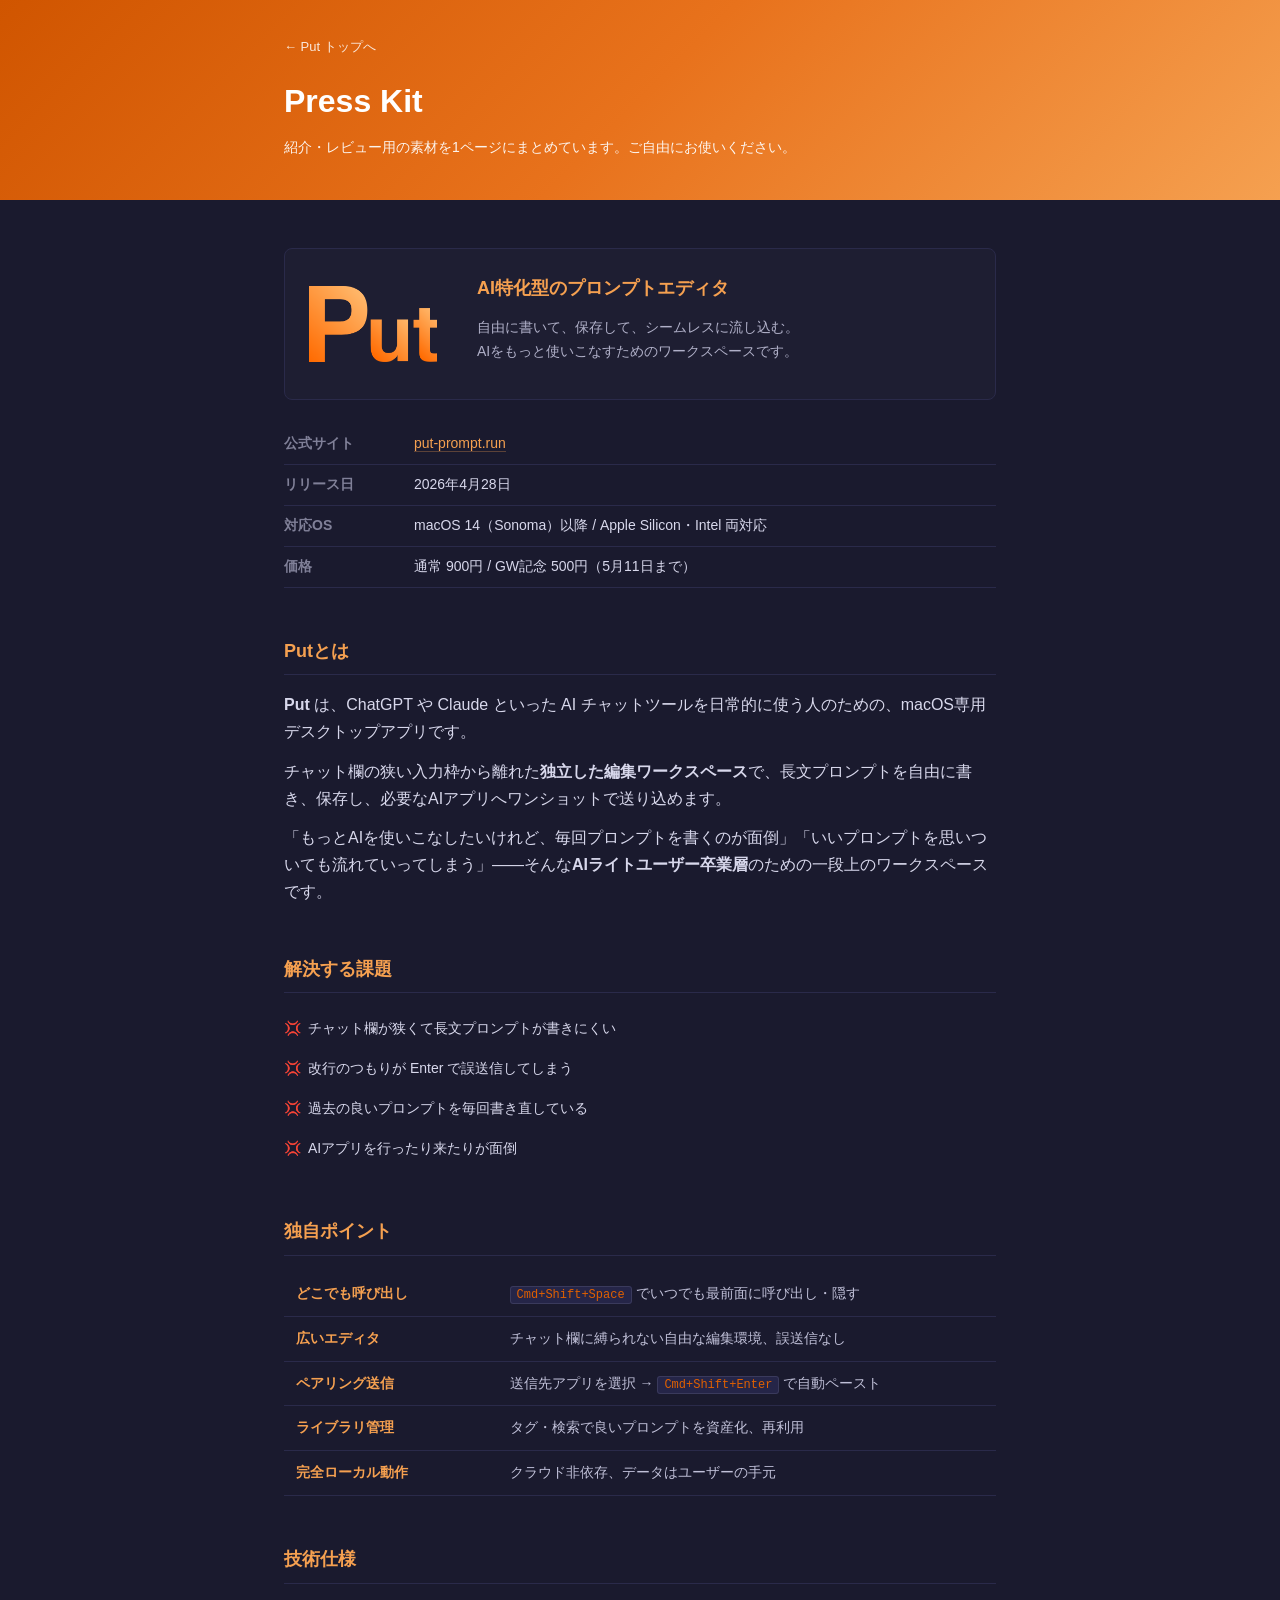
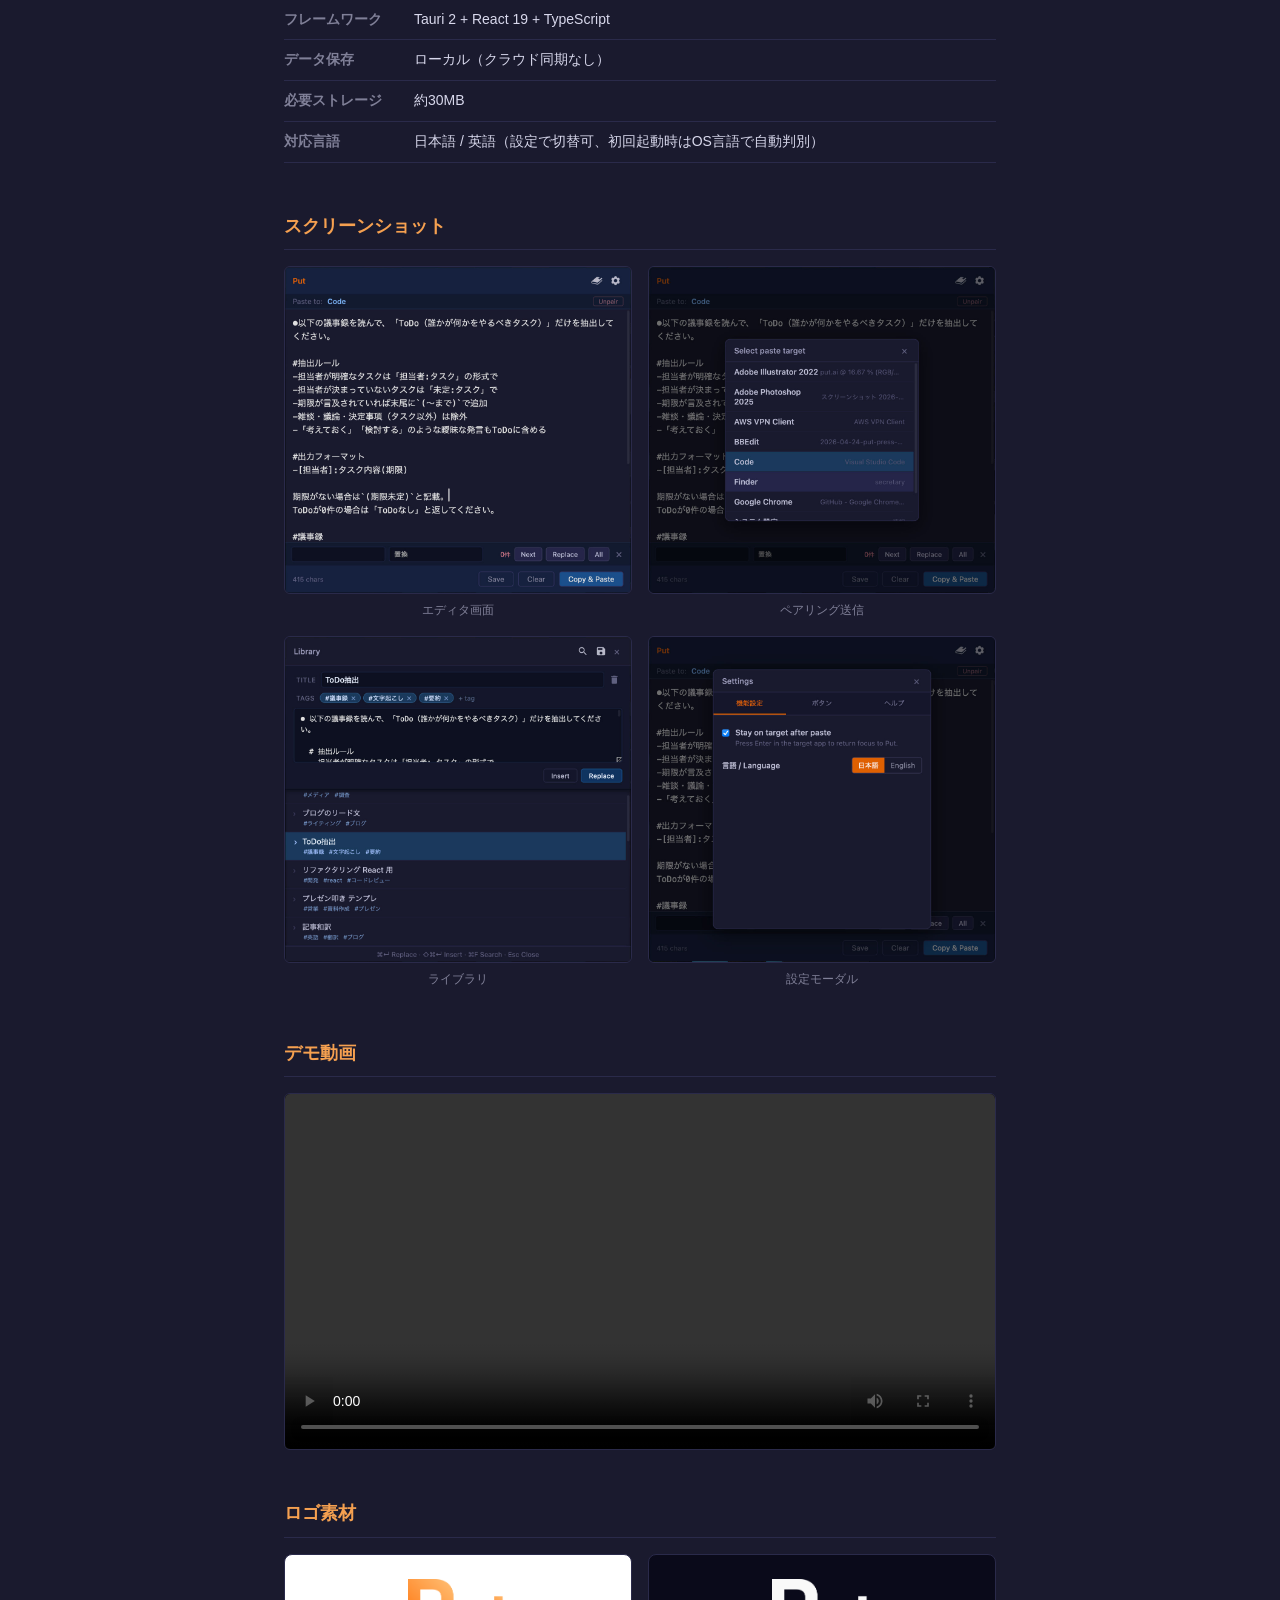
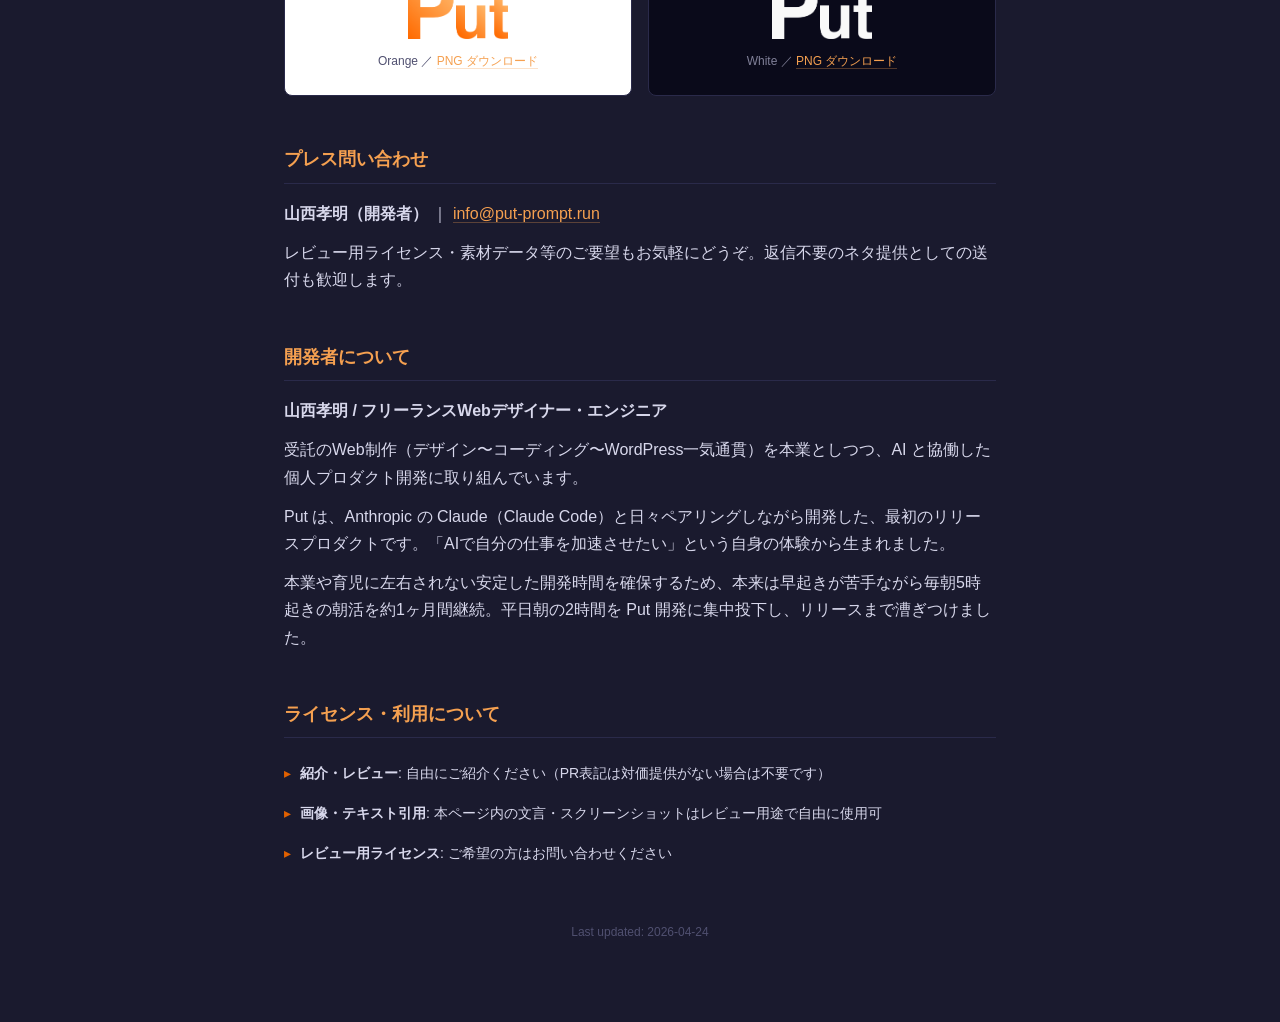
==== commit 87c65b3e: "replace demo video with official release version (17MB, 2:36) Drops the placeholder note and swaps i" ====
--- a/press.html
+++ b/press.html
@@ -152,7 +152,6 @@
     <!-- ===== Demo Video ===== -->
     <section class="press-section">
       <h3 class="press-h3">デモ動画</h3>
-      <p class="press-note">⚠️ 仮版（旧UI / X投稿用素材）です。リリース時の正式版に差し替え予定。</p>
       <div class="press-video-wrap">
         <video controls preload="metadata" playsinline>
           <source src="press-assets/demo.mp4" type="video/mp4">
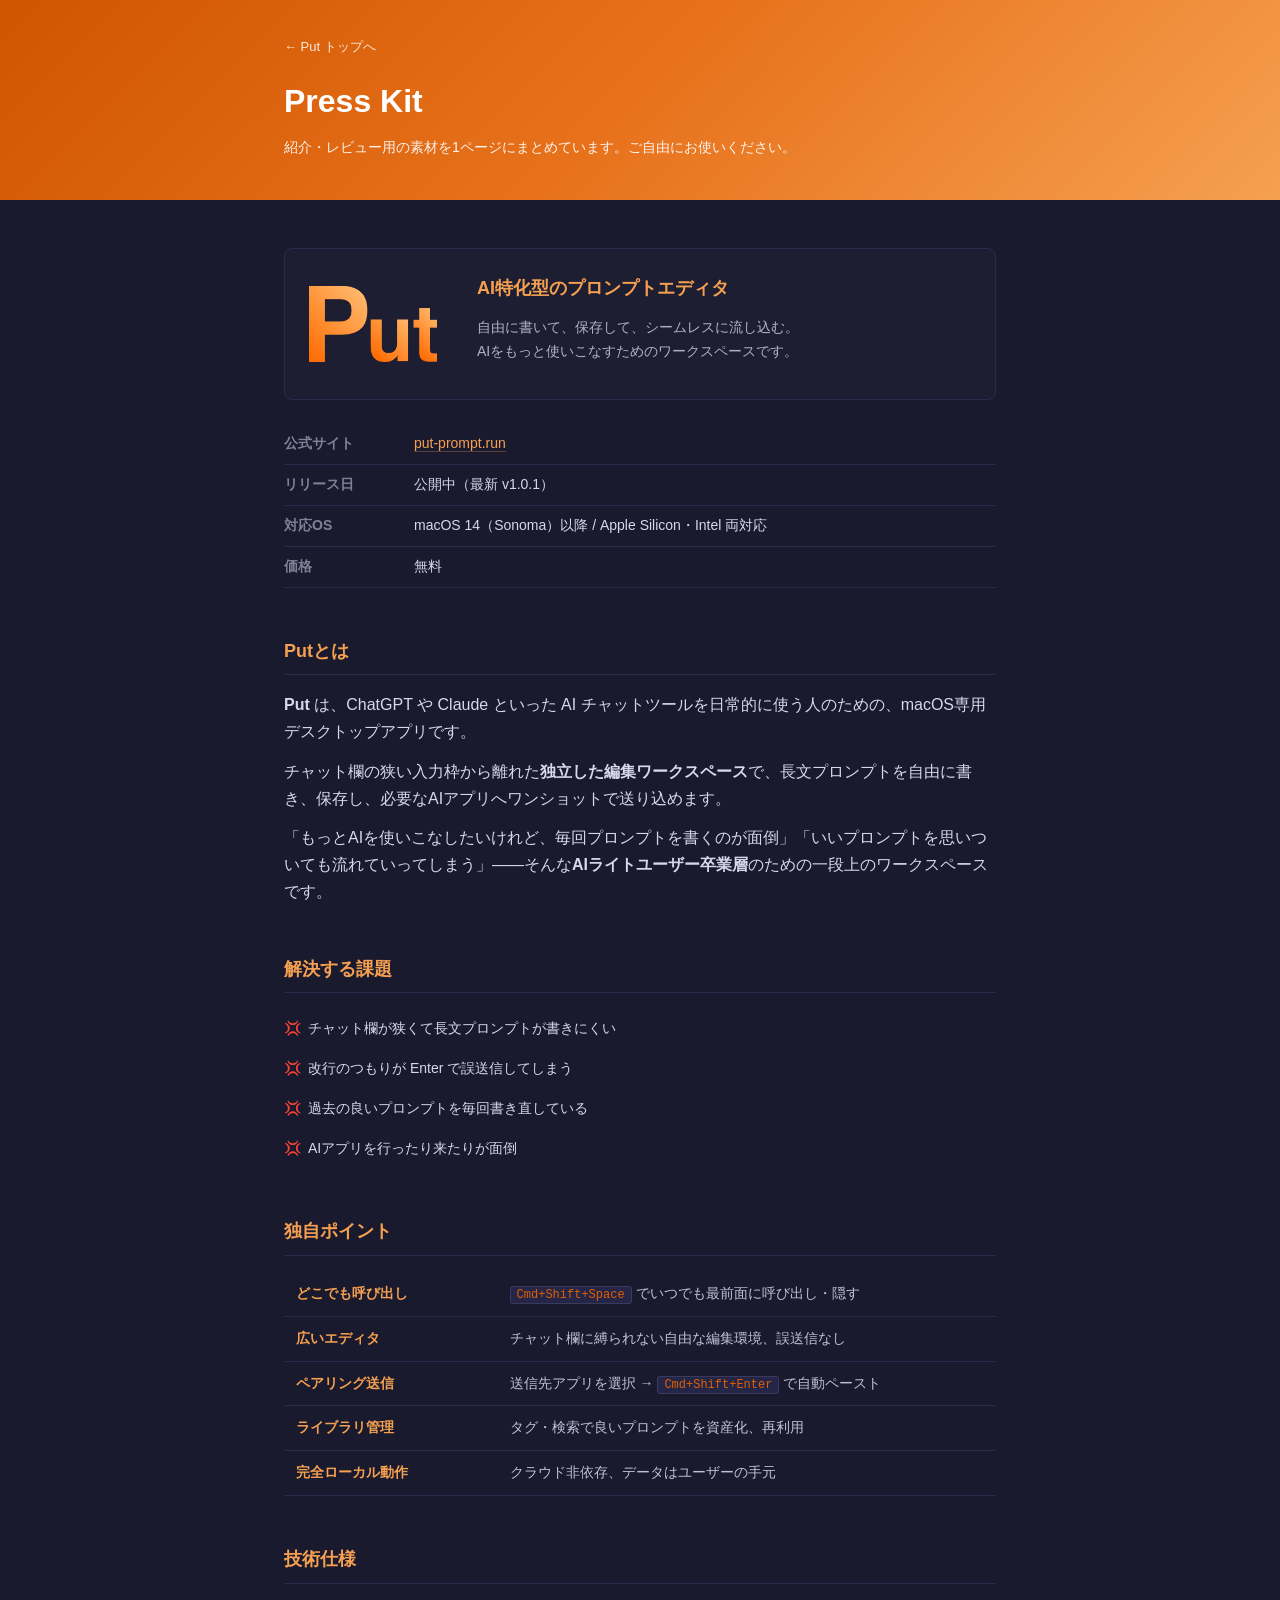
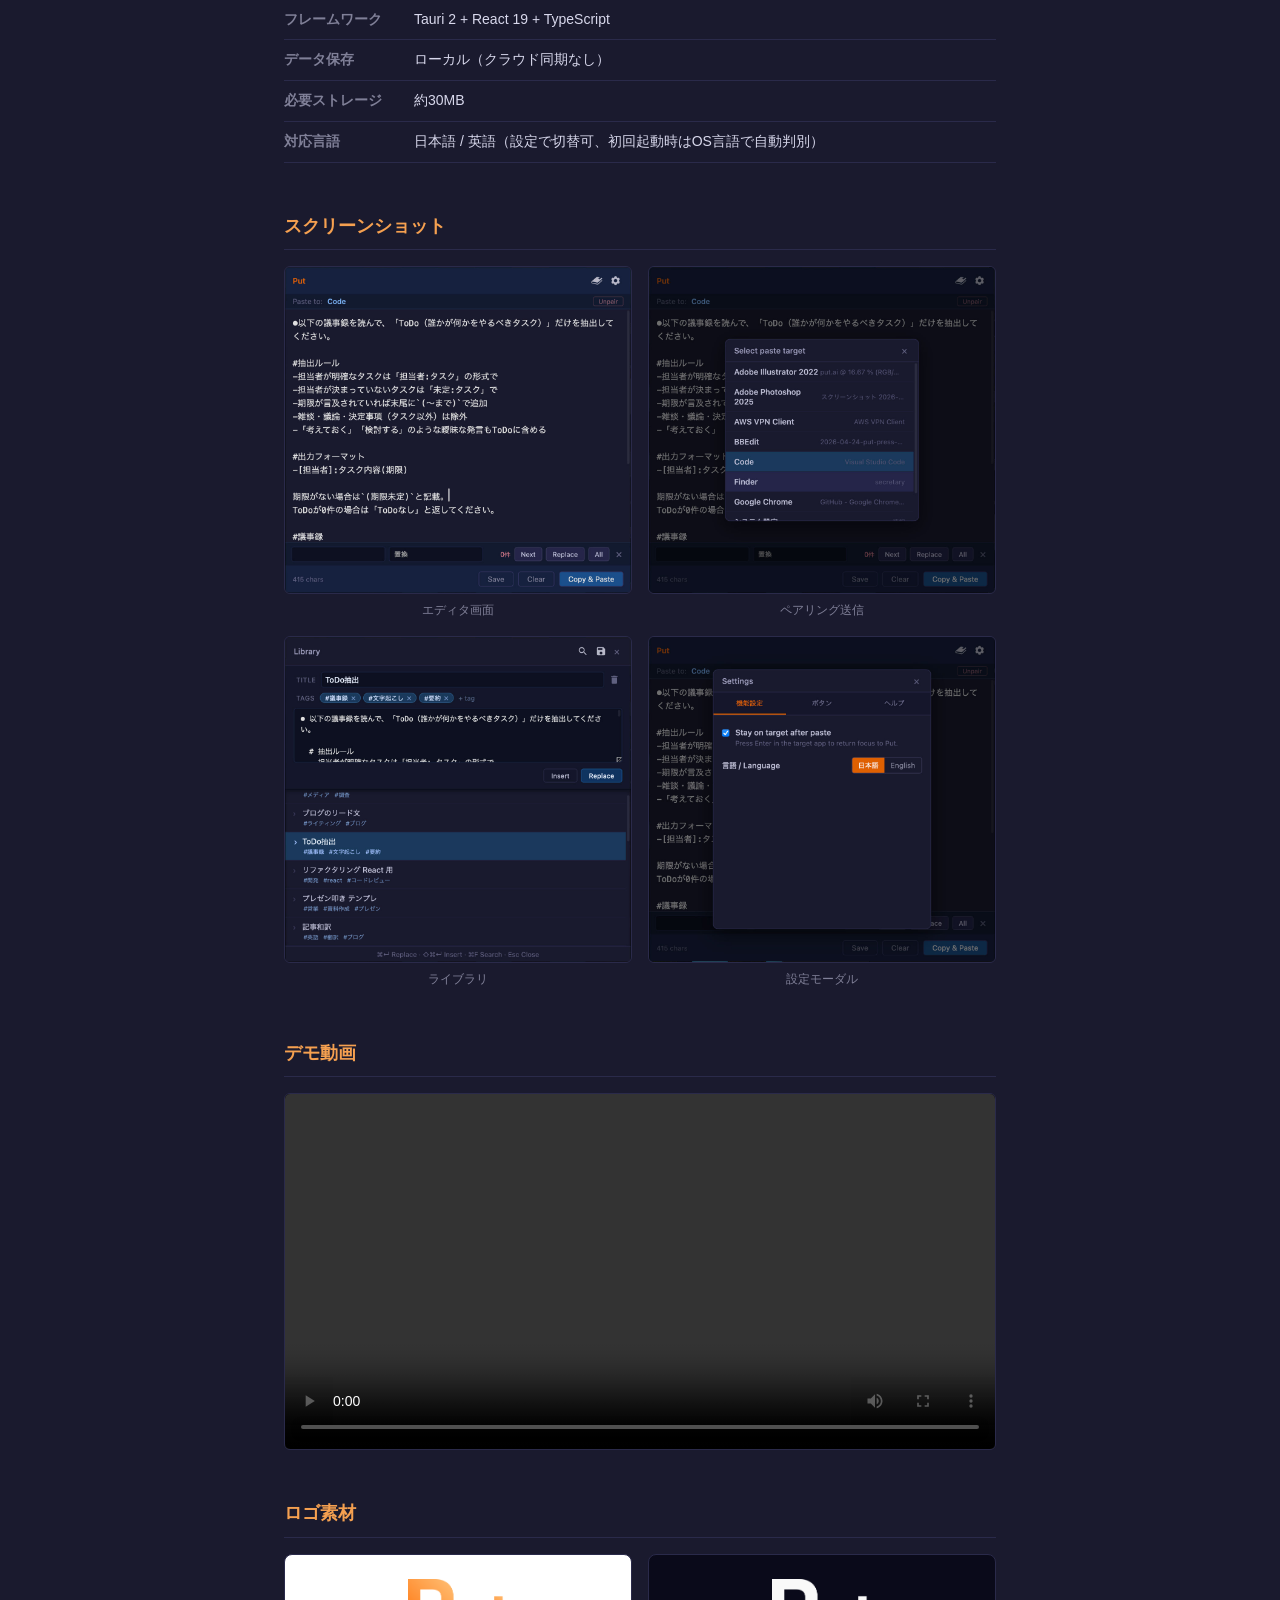
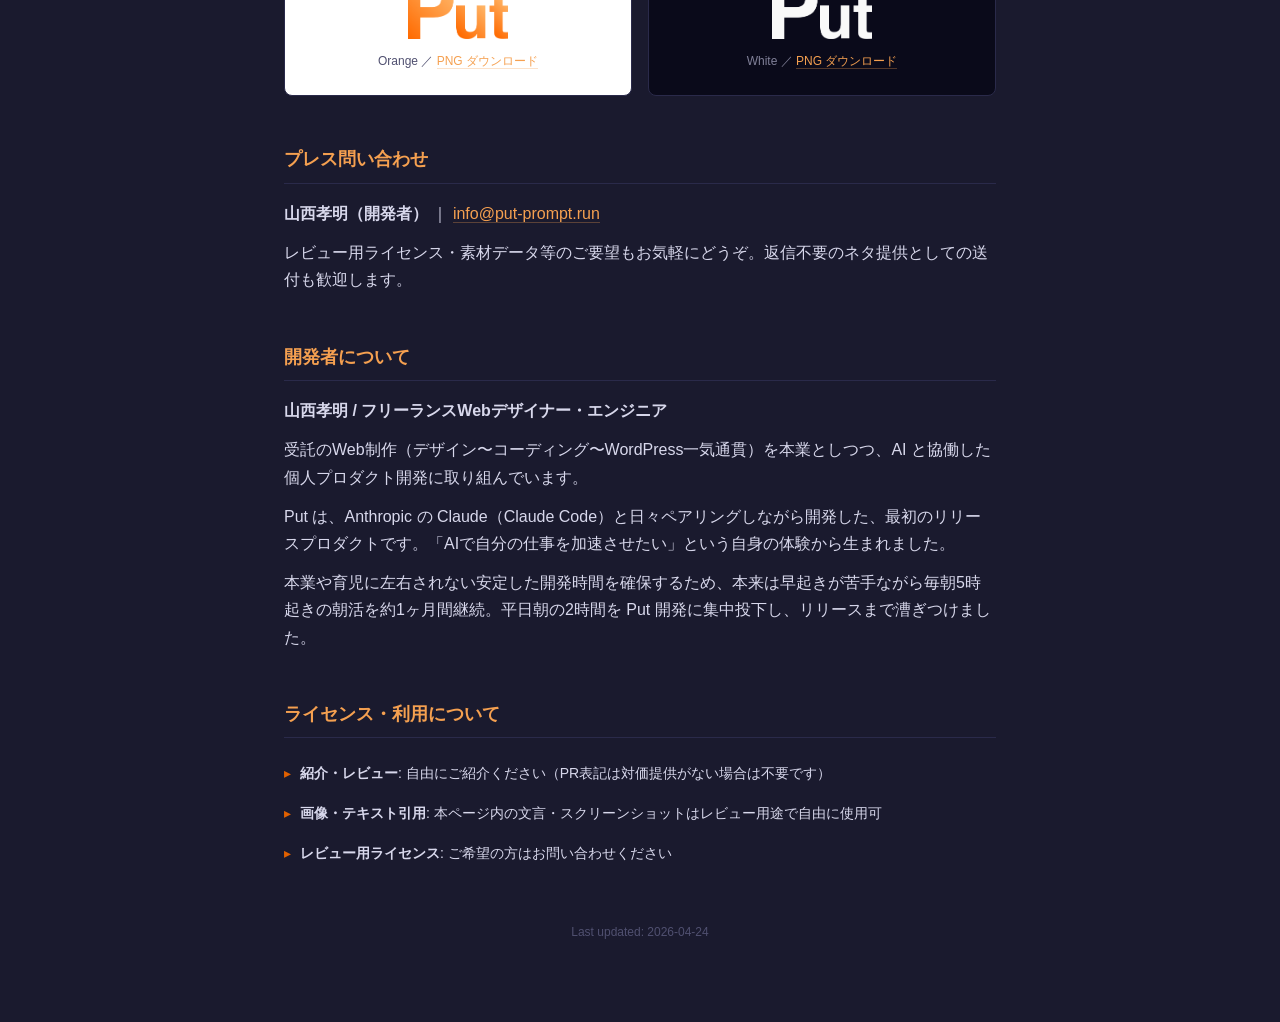
==== commit ac8038f4: "open the store: v1.0.1 free release - pricing: paid (500/900円) → free (v1.x updates also free) - rel" ====
--- a/press.html
+++ b/press.html
@@ -47,9 +47,9 @@
 
       <ul class="press-meta-list">
         <li><span class="press-meta-label">公式サイト</span><a href="https://put-prompt.run">put-prompt.run</a></li>
-        <li><span class="press-meta-label">リリース日</span>2026年4月28日</li>
+        <li><span class="press-meta-label">リリース日</span>公開中（最新 v1.0.1）</li>
         <li><span class="press-meta-label">対応OS</span>macOS 14（Sonoma）以降 / Apple Silicon・Intel 両対応</li>
-        <li><span class="press-meta-label">価格</span>通常 900円 / GW記念 500円（5月11日まで）</li>
+        <li><span class="press-meta-label">価格</span>無料</li>
       </ul>
     </section>
 
--- a/style.css
+++ b/style.css
@@ -77,29 +77,15 @@
 }
 
 /* Logo */
-.logo-area {}
-
-.logo-p {
-  font-size: 28px;
-  font-weight: 800;
-  color: var(--text-white);
-}
-
-.logo-ut {
-  font-size: 22px;
-  font-weight: 600;
-  color: var(--text-white);
-}
-
-.logo-cursor {
-  display: inline-block;
-  width: 12px;
-  height: 20px;
-  background: var(--text-white);
-  margin-left: 2px;
-  vertical-align: baseline;
-  position: relative;
-  top: 2px;
+.logo-area {
+  display: flex;
+  align-items: center;
+}
+
+.logo-img {
+  height: 27px;
+  width: auto;
+  display: block;
 }
 
 /* Copy */
@@ -914,6 +900,19 @@
   font-weight: 400;
 }
 
+.price-promo {
+  color: var(--orange);
+  font-size: 22px;
+  font-weight: 800;
+}
+
+.price-regular {
+  color: var(--text-dim);
+  font-size: 12px;
+  text-decoration: line-through;
+  font-weight: 400;
+}
+
 /* ========================
    CTA Bottom Section
    ======================== */
